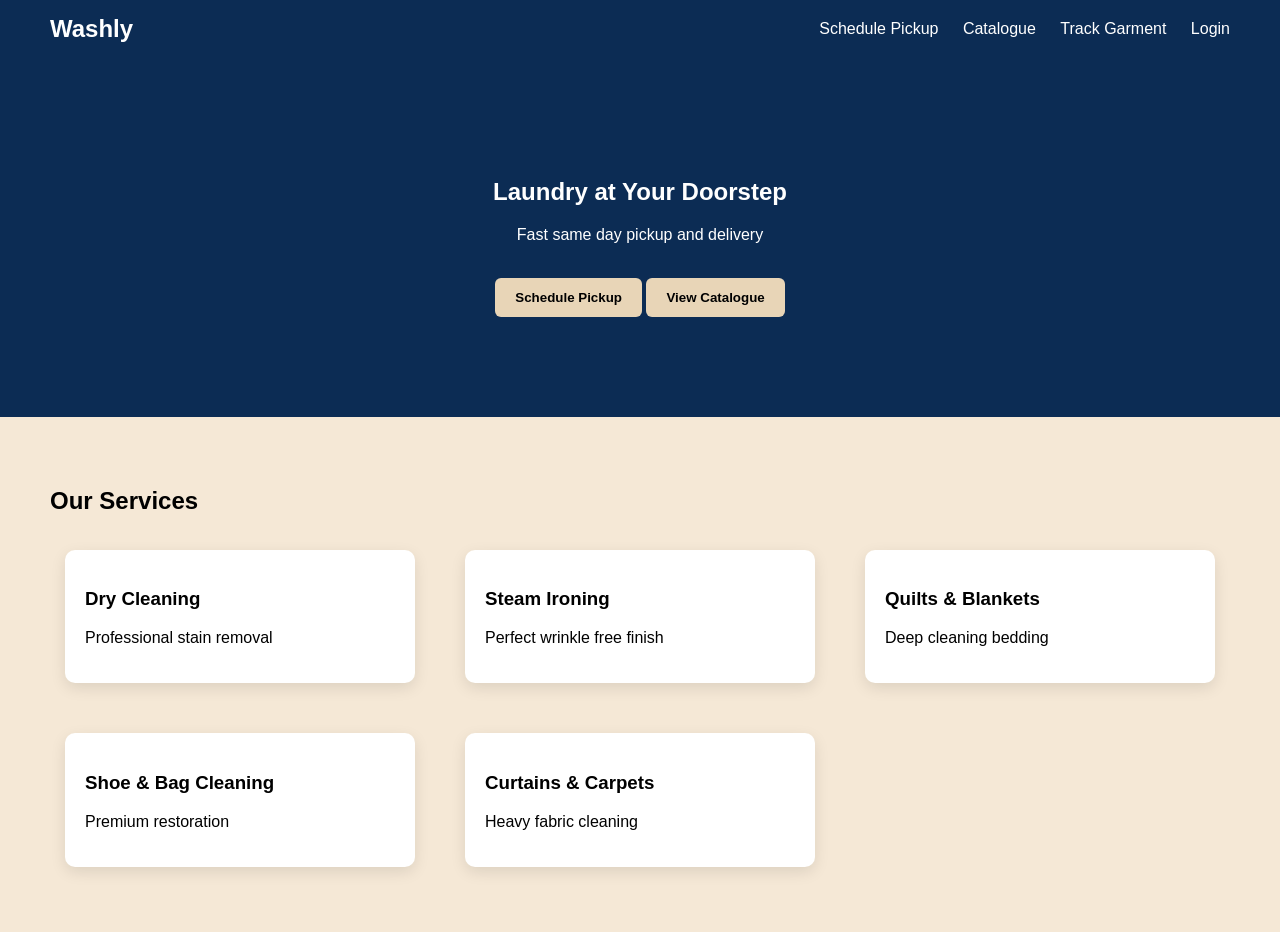
==== index.html @ 0cab760c "Add files via upload" ====
<!DOCTYPE html>
<html>
<head>

<title>Washly</title>
<link rel="stylesheet" href="style.css">

</head>

<body>

<nav>

<div class="logo">Washly</div>

<div>
<a href="schedule.html">Schedule Pickup</a>
<a href="catalogue.html">Catalogue</a>
<a href="dashboard.html">Track Garment</a>
<a href="login.html">Login</a>
</div>

</nav>


<section class="hero">

<h1>Laundry at Your Doorstep</h1>
<p>Fast same day pickup and delivery</p>

<br>

<button onclick="location.href='schedule.html'">
Schedule Pickup
</button>

<button onclick="location.href='catalogue.html'">
View Catalogue
</button>

</section>


<div class="container">

<h2>Our Services</h2>

<div class="grid">

<div class="card">
<h3>Dry Cleaning</h3>
<p>Professional stain removal</p>
</div>

<div class="card">
<h3>Steam Ironing</h3>
<p>Perfect wrinkle free finish</p>
</div>

<div class="card">
<h3>Quilts & Blankets</h3>
<p>Deep cleaning bedding</p>
</div>

<div class="card">
<h3>Shoe & Bag Cleaning</h3>
<p>Premium restoration</p>
</div>

<div class="card">
<h3>Curtains & Carpets</h3>
<p>Heavy fabric cleaning</p>
</div>

</div>

</div>

</body>
</html>
---- style.css ----
body{
font-family: Arial, sans-serif;
margin:0;
background:#f5e8d6;
}

nav{
background:#0c2c54;
color:white;
padding:15px 50px;
display:flex;
justify-content:space-between;
align-items:center;
}

nav a{
color:white;
margin-left:20px;
text-decoration:none;
font-weight:500;
}

.logo{
font-size:24px;
font-weight:bold;
}

.hero{
background:#0c2c54;
color:white;
padding:100px 40px;
text-align:center;
}

button{
background:#e8d5b7;
border:none;
padding:12px 20px;
border-radius:6px;
cursor:pointer;
font-weight:bold;
}

.container{
padding:50px;
}

.card{
background:white;
padding:20px;
margin:15px;
border-radius:10px;
box-shadow:0 5px 15px rgba(0,0,0,0.1);
}

.grid{
display:grid;
grid-template-columns:repeat(3,1fr);
gap:20px;
}

input{
padding:10px;
width:250px;
margin:10px 0;
}

.time-slot{
background:#0c2c54;
color:white;
padding:12px;
margin:10px;
display:inline-block;
border-radius:6px;
cursor:pointer;
}
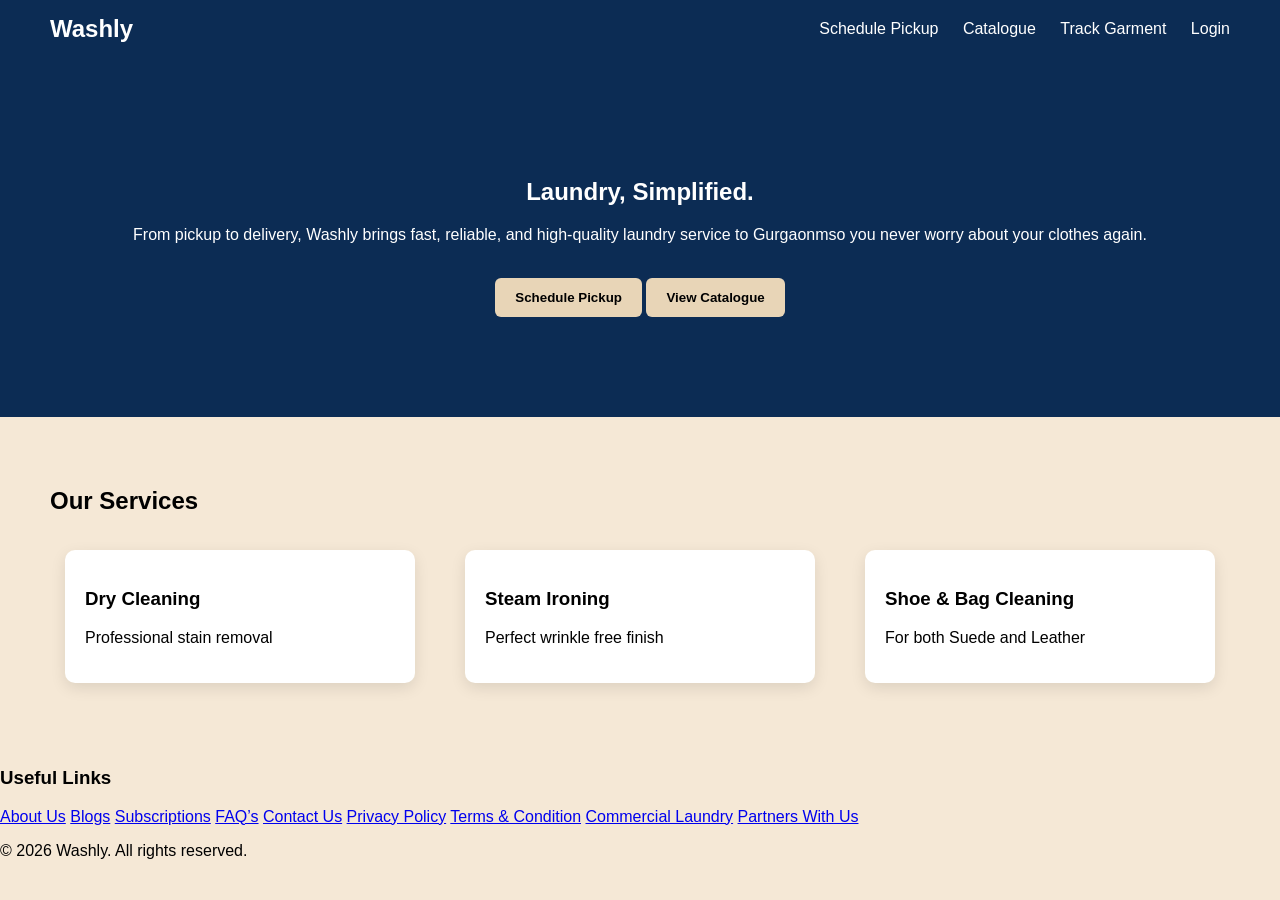
==== commit 8f9b3f4d: "Update index.html" ====
--- a/index.html
+++ b/index.html
@@ -10,7 +10,6 @@
 <body>
 
 <nav>
-
 <div class="logo">Washly</div>
 
 <div>
@@ -19,14 +18,17 @@
 <a href="dashboard.html">Track Garment</a>
 <a href="login.html">Login</a>
 </div>
-
 </nav>
 
 
+<!-- HERO -->
 <section class="hero">
 
-<h1>Laundry at Your Doorstep</h1>
-<p>Fast same day pickup and delivery</p>
+<h1>Laundry, Simplified.</h1>
+
+<p>
+From pickup to delivery, Washly brings fast, reliable, and high-quality laundry service to Gurgaonmso you never worry about your clothes again.
+</p>
 
 <br>
 
@@ -38,9 +40,14 @@
 View Catalogue
 </button>
 
+<!-- animated circles -->
+<div class="floating"></div>
+<div class="floating2"></div>
+
 </section>
 
 
+<!-- SERVICES -->
 <div class="container">
 
 <h2>Our Services</h2>
@@ -57,24 +64,37 @@
 <p>Perfect wrinkle free finish</p>
 </div>
 
-<div class="card">
-<h3>Quilts & Blankets</h3>
-<p>Deep cleaning bedding</p>
-</div>
 
 <div class="card">
 <h3>Shoe & Bag Cleaning</h3>
-<p>Premium restoration</p>
-</div>
-
-<div class="card">
-<h3>Curtains & Carpets</h3>
-<p>Heavy fabric cleaning</p>
+<p>For both Suede and Leather</p>
 </div>
 
 </div>
 
 </div>
 
+
+<!-- FOOTER -->
+<footer class="footer">
+
+<h3>Useful Links</h3>
+
+<div class="footer-links">
+<a href="#">About Us</a>
+<a href="#">Blogs</a>
+<a href="#">Subscriptions</a>
+<a href="#">FAQ’s</a>
+<a href="#">Contact Us</a>
+<a href="#">Privacy Policy</a>
+<a href="#">Terms & Condition</a>
+<a href="#">Commercial Laundry</a>
+<a href="#">Partners With Us</a>
+</div>
+
+<p class="copyright">© 2026 Washly. All rights reserved.</p>
+
+</footer>
+
 </body>
-</html>+</html>
--- a/style.css
+++ b/style.css
@@ -73,4 +73,76 @@
 display:inline-block;
 border-radius:6px;
 cursor:pointer;
-}+}
+
+/* MAIN LAYOUT */
+.main {
+  display: flex;
+  height: 90vh;
+}
+
+/* LEFT SIDE */
+.login-box {
+  width: 50%;
+  background: white;
+  display: flex;
+  flex-direction: column;
+  justify-content: center;
+  padding: 80px;
+}
+
+.login-box h2 {
+  font-size: 28px;
+  color: #1e3a8a;
+}
+
+.sub {
+  margin: 10px 0 30px;
+  color: #777;
+}
+
+/* FORM */
+form input {
+  width: 100%;
+  padding: 12px;
+  margin-bottom: 15px;
+  border: 1px solid #ddd;
+  border-radius: 6px;
+}
+
+form button {
+  width: 100%;
+  padding: 12px;
+  background: #1e3a8a; /* blue */
+  color: white;
+  border: none;
+  border-radius: 6px;
+  cursor: pointer;
+}
+
+form button:hover {
+  background: #16307a;
+}
+
+.signup {
+  margin-top: 15px;
+  font-size: 14px;
+}
+
+.signup span {
+  color: #1e3a8a;
+  cursor: pointer;
+}
+
+/* RIGHT SIDE */
+.visual {
+  width: 50%;
+  background: #eaddcf; /* beige tone */
+  display: flex;
+  align-items: center;
+  justify-content: center;
+}
+
+.visual img {
+  width: 60%;
+}
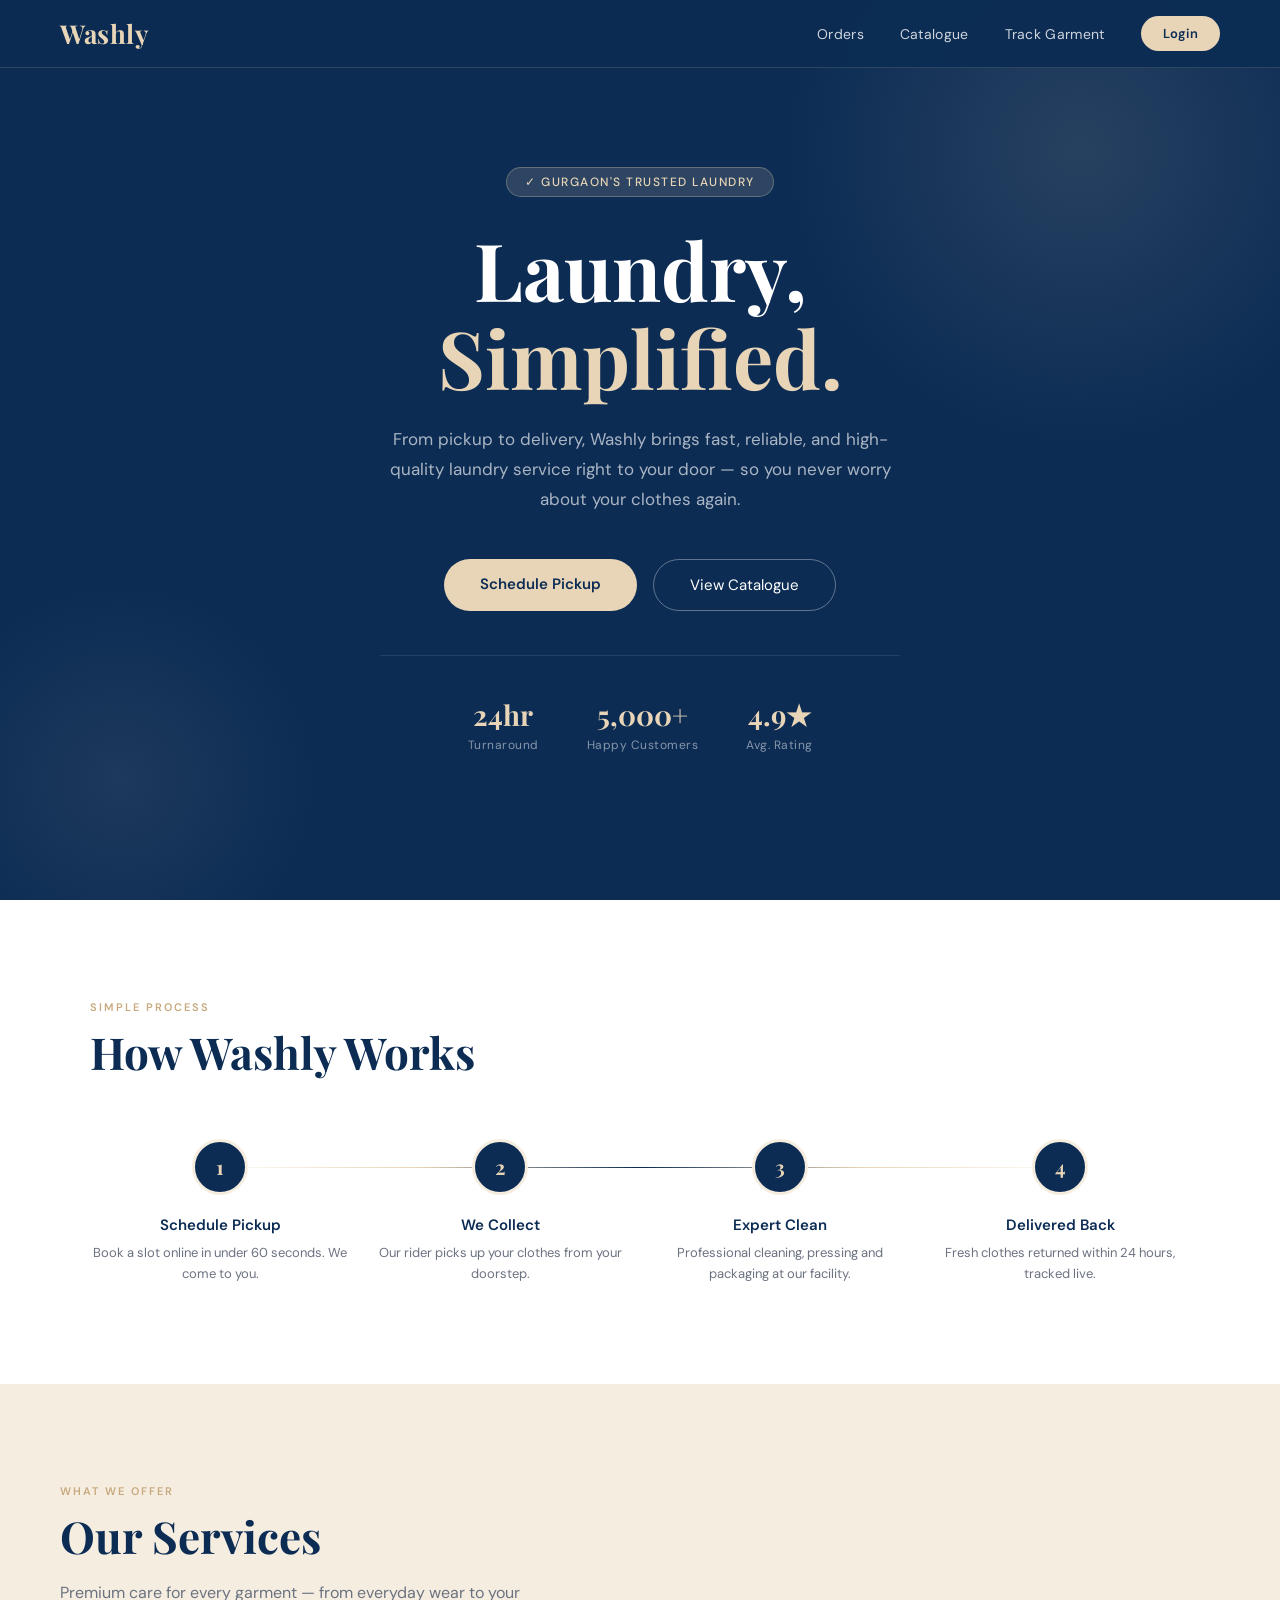
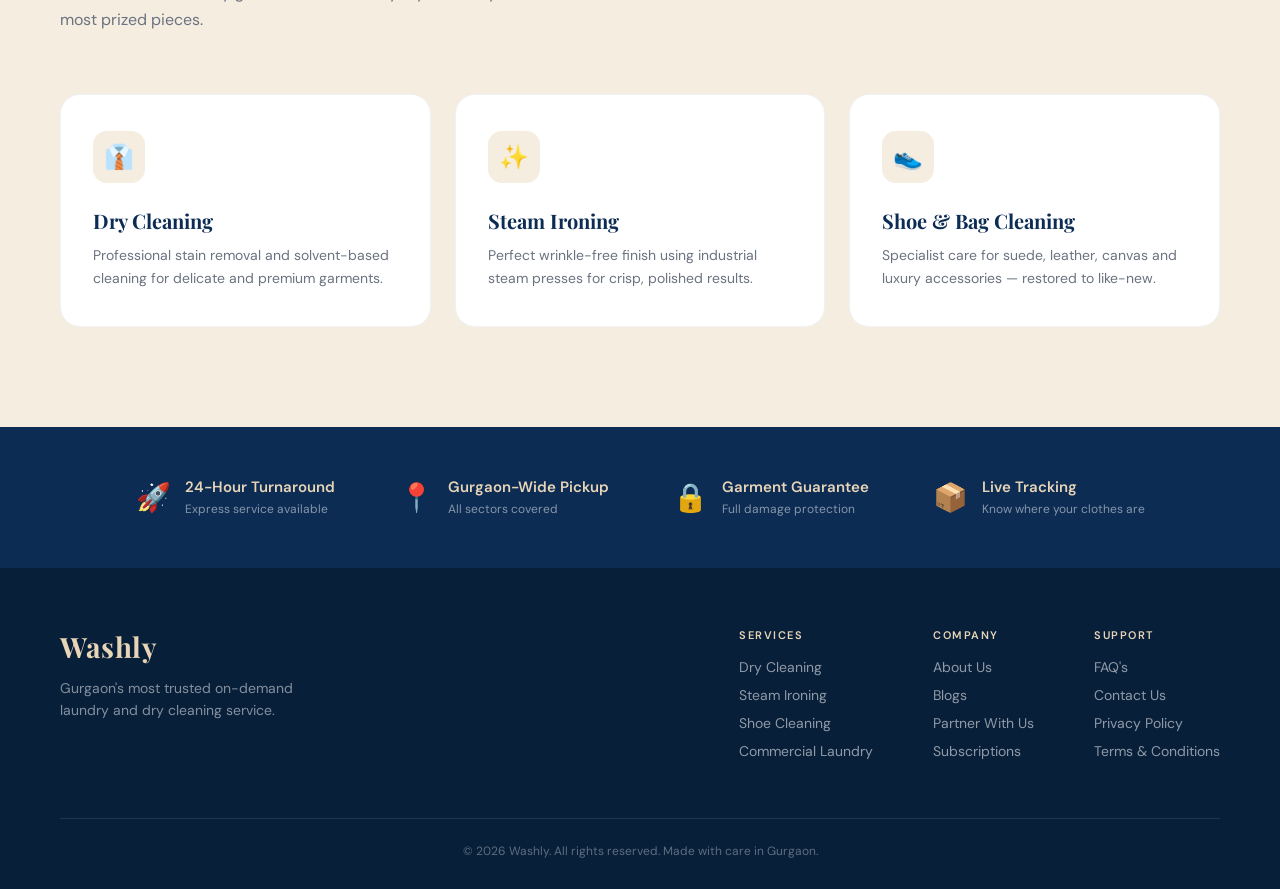
==== commit 6a222027: "Update index.html" ====
--- a/index.html
+++ b/index.html
@@ -1,99 +1,694 @@
 <!DOCTYPE html>
-<html>
+<html lang="en">
 <head>
-
-<title>Washly</title>
-<link rel="stylesheet" href="style.css">
-
+<meta charset="UTF-8">
+<meta name="viewport" content="width=device-width, initial-scale=1.0">
+<title>Washly — Laundry, Simplified.</title>
+<link rel="preconnect" href="https://fonts.googleapis.com">
+<link rel="preconnect" href="https://fonts.gstatic.com" crossorigin>
+<link href="https://fonts.googleapis.com/css2?family=Playfair+Display:wght@400;700&family=DM+Sans:wght@300;400;500;600&display=swap" rel="stylesheet">
+<style>
+  *, *::before, *::after { box-sizing: border-box; margin: 0; padding: 0; }
+
+  :root {
+    --navy: #0c2c54;
+    --navy-dark: #081f3a;
+    --navy-light: #1a4070;
+    --beige: #e8d5b7;
+    --beige-light: #f5ede0;
+    --beige-dark: #d4ba96;
+    --white: #ffffff;
+    --text-dark: #1a1a2e;
+    --text-muted: #6b7280;
+    --accent: #c8a97e;
+  }
+
+  html { scroll-behavior: smooth; }
+
+  body {
+    font-family: 'DM Sans', sans-serif;
+    background: var(--white);
+    color: var(--text-dark);
+    overflow-x: hidden;
+  }
+
+  /* ── NAV ── */
+  nav {
+    position: fixed;
+    top: 0; left: 0; right: 0;
+    z-index: 100;
+    background: rgba(12, 44, 84, 0.96);
+    backdrop-filter: blur(12px);
+    -webkit-backdrop-filter: blur(12px);
+    padding: 0 60px;
+    height: 68px;
+    display: flex;
+    align-items: center;
+    justify-content: space-between;
+    border-bottom: 1px solid rgba(232, 213, 183, 0.15);
+  }
+
+  .logo {
+    font-family: 'Playfair Display', serif;
+    font-size: 26px;
+    font-weight: 700;
+    color: var(--beige);
+    letter-spacing: 0.5px;
+  }
+
+  .nav-links {
+    display: flex;
+    align-items: center;
+    gap: 36px;
+  }
+
+  .nav-links a {
+    color: rgba(255,255,255,0.8);
+    text-decoration: none;
+    font-size: 14px;
+    font-weight: 400;
+    letter-spacing: 0.3px;
+    transition: color 0.2s;
+  }
+
+  .nav-links a:hover { color: var(--beige); }
+
+  .nav-cta {
+    background: var(--beige) !important;
+    color: var(--navy) !important;
+    padding: 9px 22px !important;
+    border-radius: 50px !important;
+    font-weight: 600 !important;
+    font-size: 13px !important;
+    transition: background 0.2s, transform 0.2s !important;
+  }
+
+  .nav-cta:hover {
+    background: var(--beige-dark) !important;
+    transform: translateY(-1px);
+  }
+
+  /* ── HERO ── */
+  .hero {
+    position: relative;
+    min-height: 100vh;
+    background: var(--navy);
+    display: flex;
+    align-items: center;
+    justify-content: center;
+    padding: 100px 60px 80px;
+    overflow: hidden;
+  }
+
+  .hero-bg-circle {
+    position: absolute;
+    border-radius: 50%;
+    pointer-events: none;
+  }
+
+  .hero-bg-circle.c1 {
+    width: 600px; height: 600px;
+    background: radial-gradient(circle, rgba(232,213,183,0.12) 0%, transparent 70%);
+    top: -150px; right: -100px;
+    animation: drift 12s ease-in-out infinite;
+  }
+
+  .hero-bg-circle.c2 {
+    width: 400px; height: 400px;
+    background: radial-gradient(circle, rgba(232,213,183,0.08) 0%, transparent 70%);
+    bottom: -80px; left: -80px;
+    animation: drift 16s ease-in-out infinite reverse;
+  }
+
+  @keyframes drift {
+    0%, 100% { transform: translate(0, 0); }
+    50% { transform: translate(20px, -20px); }
+  }
+
+  .hero-content {
+    position: relative;
+    text-align: center;
+    max-width: 700px;
+    z-index: 2;
+  }
+
+  .hero-badge {
+    display: inline-block;
+    background: rgba(232, 213, 183, 0.15);
+    border: 1px solid rgba(232, 213, 183, 0.3);
+    color: var(--beige);
+    font-size: 12px;
+    font-weight: 500;
+    letter-spacing: 1.5px;
+    text-transform: uppercase;
+    padding: 6px 18px;
+    border-radius: 50px;
+    margin-bottom: 28px;
+    animation: fadeUp 0.5s ease both;
+  }
+
+  .hero h1 {
+    font-family: 'Playfair Display', serif;
+    font-size: clamp(48px, 7vw, 80px);
+    font-weight: 700;
+    color: var(--white);
+    line-height: 1.1;
+    margin-bottom: 24px;
+    animation: fadeUp 0.6s 0.1s ease both;
+  }
+
+  .hero h1 span {
+    color: var(--beige);
+    display: block;
+  }
+
+  .hero p {
+    font-size: 17px;
+    color: rgba(255,255,255,0.65);
+    line-height: 1.75;
+    margin-bottom: 44px;
+    animation: fadeUp 0.6s 0.2s ease both;
+    max-width: 520px;
+    margin-left: auto;
+    margin-right: auto;
+  }
+
+  .hero-actions {
+    display: flex;
+    gap: 16px;
+    justify-content: center;
+    flex-wrap: wrap;
+    animation: fadeUp 0.6s 0.3s ease both;
+    margin-bottom: 44px;
+  }
+
+  .btn-primary {
+    background: var(--beige);
+    color: var(--navy);
+    border: none;
+    padding: 15px 36px;
+    border-radius: 50px;
+    font-family: 'DM Sans', sans-serif;
+    font-size: 15px;
+    font-weight: 600;
+    cursor: pointer;
+    transition: all 0.25s;
+    text-decoration: none;
+    display: inline-block;
+  }
+
+  .btn-primary:hover {
+    background: var(--beige-dark);
+    transform: translateY(-2px);
+    box-shadow: 0 12px 30px rgba(0,0,0,0.3);
+  }
+
+  .btn-secondary {
+    background: transparent;
+    color: var(--white);
+    border: 1.5px solid rgba(255,255,255,0.35);
+    padding: 15px 36px;
+    border-radius: 50px;
+    font-family: 'DM Sans', sans-serif;
+    font-size: 15px;
+    font-weight: 400;
+    cursor: pointer;
+    transition: all 0.25s;
+    text-decoration: none;
+    display: inline-block;
+  }
+
+  .btn-secondary:hover {
+    border-color: var(--beige);
+    color: var(--beige);
+    transform: translateY(-2px);
+  }
+
+  .hero-stats {
+    display: flex;
+    justify-content: center;
+    gap: 48px;
+    animation: fadeUp 0.6s 0.4s ease both;
+    border-top: 1px solid rgba(255,255,255,0.1);
+    padding-top: 40px;
+  }
+
+  .stat {
+    text-align: center;
+  }
+
+  .stat-number {
+    font-family: 'Playfair Display', serif;
+    font-size: 28px;
+    font-weight: 700;
+    color: var(--beige);
+    display: block;
+  }
+
+  .stat-label {
+    font-size: 12px;
+    color: rgba(255,255,255,0.5);
+    letter-spacing: 0.5px;
+    margin-top: 4px;
+    display: block;
+  }
+
+  @keyframes fadeUp {
+    from { opacity: 0; transform: translateY(24px); }
+    to   { opacity: 1; transform: translateY(0); }
+  }
+
+  /* ── SERVICES ── */
+  .services {
+    padding: 100px 60px;
+    background: var(--beige-light);
+  }
+
+  .section-label {
+    font-size: 11px;
+    font-weight: 600;
+    letter-spacing: 2px;
+    text-transform: uppercase;
+    color: var(--accent);
+    margin-bottom: 12px;
+  }
+
+  .section-title {
+    font-family: 'Playfair Display', serif;
+    font-size: clamp(30px, 4vw, 44px);
+    font-weight: 700;
+    color: var(--navy);
+    margin-bottom: 16px;
+    line-height: 1.2;
+  }
+
+  .section-sub {
+    color: var(--text-muted);
+    font-size: 16px;
+    max-width: 480px;
+    line-height: 1.7;
+    margin-bottom: 60px;
+  }
+
+  .services-grid {
+    display: grid;
+    grid-template-columns: repeat(3, 1fr);
+    gap: 24px;
+  }
+
+  .service-card {
+    background: var(--white);
+    border-radius: 20px;
+    padding: 36px 32px;
+    transition: all 0.3s;
+    border: 1px solid rgba(12,44,84,0.06);
+    position: relative;
+    overflow: hidden;
+  }
+
+  .service-card::before {
+    content: '';
+    position: absolute;
+    bottom: 0; left: 0; right: 0;
+    height: 3px;
+    background: linear-gradient(90deg, var(--navy), var(--beige));
+    opacity: 0;
+    transition: opacity 0.3s;
+  }
+
+  .service-card:hover {
+    transform: translateY(-6px);
+    box-shadow: 0 20px 50px rgba(12,44,84,0.12);
+  }
+
+  .service-card:hover::before { opacity: 1; }
+
+  .service-icon {
+    width: 52px;
+    height: 52px;
+    background: var(--beige-light);
+    border-radius: 14px;
+    display: flex;
+    align-items: center;
+    justify-content: center;
+    font-size: 24px;
+    margin-bottom: 24px;
+  }
+
+  .service-card h3 {
+    font-family: 'Playfair Display', serif;
+    font-size: 20px;
+    font-weight: 700;
+    color: var(--navy);
+    margin-bottom: 10px;
+  }
+
+  .service-card p {
+    font-size: 14px;
+    color: var(--text-muted);
+    line-height: 1.65;
+  }
+
+  /* ── HOW IT WORKS ── */
+  .how-it-works {
+    padding: 100px 60px;
+    background: var(--white);
+  }
+
+  .hiw-inner {
+    max-width: 1100px;
+    margin: auto;
+  }
+
+  .hiw-steps {
+    display: grid;
+    grid-template-columns: repeat(4, 1fr);
+    gap: 20px;
+    margin-top: 60px;
+    position: relative;
+  }
+
+  .hiw-steps::before {
+    content: '';
+    position: absolute;
+    top: 28px;
+    left: 10%;
+    right: 10%;
+    height: 1px;
+    background: linear-gradient(90deg, transparent, var(--beige), var(--navy), var(--beige), transparent);
+    z-index: 0;
+  }
+
+  .step {
+    text-align: center;
+    position: relative;
+    z-index: 1;
+  }
+
+  .step-num {
+    width: 56px;
+    height: 56px;
+    border-radius: 50%;
+    background: var(--navy);
+    color: var(--beige);
+    font-family: 'Playfair Display', serif;
+    font-size: 20px;
+    font-weight: 700;
+    display: flex;
+    align-items: center;
+    justify-content: center;
+    margin: 0 auto 20px;
+    border: 3px solid var(--beige-light);
+  }
+
+  .step h4 {
+    font-weight: 600;
+    font-size: 15px;
+    color: var(--navy);
+    margin-bottom: 8px;
+  }
+
+  .step p {
+    font-size: 13px;
+    color: var(--text-muted);
+    line-height: 1.6;
+  }
+
+  /* ── TRUST STRIP ── */
+  .trust-strip {
+    background: var(--navy);
+    padding: 50px 60px;
+    display: flex;
+    align-items: center;
+    justify-content: center;
+    gap: 64px;
+    flex-wrap: wrap;
+  }
+
+  .trust-item {
+    display: flex;
+    align-items: center;
+    gap: 14px;
+  }
+
+  .trust-icon {
+    font-size: 28px;
+  }
+
+  .trust-text strong {
+    color: var(--beige);
+    font-size: 15px;
+    font-weight: 600;
+    display: block;
+  }
+
+  .trust-text span {
+    color: rgba(255,255,255,0.5);
+    font-size: 12px;
+  }
+
+  /* ── FOOTER ── */
+  footer {
+    background: var(--navy-dark);
+    color: white;
+    padding: 60px 60px 30px;
+  }
+
+  .footer-top {
+    display: flex;
+    justify-content: space-between;
+    align-items: flex-start;
+    margin-bottom: 48px;
+    flex-wrap: wrap;
+    gap: 40px;
+  }
+
+  .footer-brand .logo {
+    font-size: 28px;
+    margin-bottom: 12px;
+    display: block;
+  }
+
+  .footer-brand p {
+    font-size: 14px;
+    color: rgba(255,255,255,0.5);
+    max-width: 240px;
+    line-height: 1.6;
+  }
+
+  .footer-links-grid {
+    display: flex;
+    gap: 60px;
+    flex-wrap: wrap;
+  }
+
+  .footer-col h4 {
+    font-size: 11px;
+    font-weight: 600;
+    letter-spacing: 1.5px;
+    text-transform: uppercase;
+    color: var(--beige);
+    margin-bottom: 16px;
+  }
+
+  .footer-col a {
+    display: block;
+    color: rgba(255,255,255,0.55);
+    text-decoration: none;
+    font-size: 14px;
+    margin-bottom: 10px;
+    transition: color 0.2s;
+  }
+
+  .footer-col a:hover { color: var(--beige); }
+
+  .footer-bottom {
+    border-top: 1px solid rgba(255,255,255,0.1);
+    padding-top: 24px;
+    text-align: center;
+    font-size: 12px;
+    color: rgba(255,255,255,0.35);
+  }
+
+  /* ── RESPONSIVE ── */
+  @media (max-width: 900px) {
+    nav { padding: 0 24px; }
+    .hero { padding: 100px 24px 60px; }
+    .hero-stats { gap: 28px; }
+    .services { padding: 70px 24px; }
+    .services-grid { grid-template-columns: 1fr; }
+    .how-it-works { padding: 70px 24px; }
+    .hiw-steps { grid-template-columns: repeat(2, 1fr); }
+    .hiw-steps::before { display: none; }
+    .trust-strip { padding: 40px 24px; gap: 36px; }
+    footer { padding: 50px 24px 24px; }
+    .footer-top { flex-direction: column; }
+    .footer-links-grid { gap: 36px; }
+  }
+</style>
 </head>
-
 <body>
 
+<!-- NAV -->
 <nav>
-<div class="logo">Washly</div>
-
-<div>
-<a href="schedule.html">Schedule Pickup</a>
-<a href="catalogue.html">Catalogue</a>
-<a href="dashboard.html">Track Garment</a>
-<a href="login.html">Login</a>
-</div>
+  <div class="logo">Washly</div>
+  <div class="nav-links">
+    <a href="orders.html">Orders</a>
+    <a href="catalogue.html">Catalogue</a>
+    <a href="dashboard.html">Track Garment</a>
+    <a href="login.html" class="nav-cta">Login</a>
+  </div>
 </nav>
-
 
 <!-- HERO -->
 <section class="hero">
-
-<h1>Laundry, Simplified.</h1>
-
-<p>
-From pickup to delivery, Washly brings fast, reliable, and high-quality laundry service to Gurgaonmso you never worry about your clothes again.
-</p>
-
-<br>
-
-<button onclick="location.href='schedule.html'">
-Schedule Pickup
-</button>
-
-<button onclick="location.href='catalogue.html'">
-View Catalogue
-</button>
-
-<!-- animated circles -->
-<div class="floating"></div>
-<div class="floating2"></div>
-
+  <div class="hero-bg-circle c1"></div>
+  <div class="hero-bg-circle c2"></div>
+  <div class="hero-content">
+    <div class="hero-badge">&#10003; Gurgaon's Trusted Laundry</div>
+    <h1>Laundry,<span>Simplified.</span></h1>
+    <p>From pickup to delivery, Washly brings fast, reliable, and high-quality laundry service right to your door — so you never worry about your clothes again.</p>
+    <div class="hero-actions">
+      <a href="schedule.html" class="btn-primary">Schedule Pickup</a>
+      <a href="catalogue.html" class="btn-secondary">View Catalogue</a>
+    </div>
+    <div class="hero-stats">
+      <div class="stat">
+        <span class="stat-number">24hr</span>
+        <span class="stat-label">Turnaround</span>
+      </div>
+      <div class="stat">
+        <span class="stat-number">5,000+</span>
+        <span class="stat-label">Happy Customers</span>
+      </div>
+      <div class="stat">
+        <span class="stat-number">4.9★</span>
+        <span class="stat-label">Avg. Rating</span>
+      </div>
+    </div>
+  </div>
 </section>
 
+<!-- HOW IT WORKS -->
+<section class="how-it-works">
+  <div class="hiw-inner">
+    <div class="section-label">Simple Process</div>
+    <div class="section-title">How Washly Works</div>
+    <div class="hiw-steps">
+      <div class="step">
+        <div class="step-num">1</div>
+        <h4>Schedule Pickup</h4>
+        <p>Book a slot online in under 60 seconds. We come to you.</p>
+      </div>
+      <div class="step">
+        <div class="step-num">2</div>
+        <h4>We Collect</h4>
+        <p>Our rider picks up your clothes from your doorstep.</p>
+      </div>
+      <div class="step">
+        <div class="step-num">3</div>
+        <h4>Expert Clean</h4>
+        <p>Professional cleaning, pressing and packaging at our facility.</p>
+      </div>
+      <div class="step">
+        <div class="step-num">4</div>
+        <h4>Delivered Back</h4>
+        <p>Fresh clothes returned within 24 hours, tracked live.</p>
+      </div>
+    </div>
+  </div>
+</section>
 
 <!-- SERVICES -->
-<div class="container">
-
-<h2>Our Services</h2>
-
-<div class="grid">
-
-<div class="card">
-<h3>Dry Cleaning</h3>
-<p>Professional stain removal</p>
+<section class="services">
+  <div class="section-label">What We Offer</div>
+  <div class="section-title">Our Services</div>
+  <p class="section-sub">Premium care for every garment — from everyday wear to your most prized pieces.</p>
+  <div class="services-grid">
+    <div class="service-card">
+      <div class="service-icon">👔</div>
+      <h3>Dry Cleaning</h3>
+      <p>Professional stain removal and solvent-based cleaning for delicate and premium garments.</p>
+    </div>
+    <div class="service-card">
+      <div class="service-icon">✨</div>
+      <h3>Steam Ironing</h3>
+      <p>Perfect wrinkle-free finish using industrial steam presses for crisp, polished results.</p>
+    </div>
+    <div class="service-card">
+      <div class="service-icon">👟</div>
+      <h3>Shoe &amp; Bag Cleaning</h3>
+      <p>Specialist care for suede, leather, canvas and luxury accessories — restored to like-new.</p>
+    </div>
+  </div>
+</section>
+
+<!-- TRUST STRIP -->
+<div class="trust-strip">
+  <div class="trust-item">
+    <span class="trust-icon">🚀</span>
+    <div class="trust-text">
+      <strong>24-Hour Turnaround</strong>
+      <span>Express service available</span>
+    </div>
+  </div>
+  <div class="trust-item">
+    <span class="trust-icon">📍</span>
+    <div class="trust-text">
+      <strong>Gurgaon-Wide Pickup</strong>
+      <span>All sectors covered</span>
+    </div>
+  </div>
+  <div class="trust-item">
+    <span class="trust-icon">🔒</span>
+    <div class="trust-text">
+      <strong>Garment Guarantee</strong>
+      <span>Full damage protection</span>
+    </div>
+  </div>
+  <div class="trust-item">
+    <span class="trust-icon">📦</span>
+    <div class="trust-text">
+      <strong>Live Tracking</strong>
+      <span>Know where your clothes are</span>
+    </div>
+  </div>
 </div>
 
-<div class="card">
-<h3>Steam Ironing</h3>
-<p>Perfect wrinkle free finish</p>
-</div>
-
-
-<div class="card">
-<h3>Shoe & Bag Cleaning</h3>
-<p>For both Suede and Leather</p>
-</div>
-
-</div>
-
-</div>
-
-
 <!-- FOOTER -->
-<footer class="footer">
-
-<h3>Useful Links</h3>
-
-<div class="footer-links">
-<a href="#">About Us</a>
-<a href="#">Blogs</a>
-<a href="#">Subscriptions</a>
-<a href="#">FAQ’s</a>
-<a href="#">Contact Us</a>
-<a href="#">Privacy Policy</a>
-<a href="#">Terms & Condition</a>
-<a href="#">Commercial Laundry</a>
-<a href="#">Partners With Us</a>
-</div>
-
-<p class="copyright">© 2026 Washly. All rights reserved.</p>
-
+<footer>
+  <div class="footer-top">
+    <div class="footer-brand">
+      <span class="logo">Washly</span>
+      <p>Gurgaon's most trusted on-demand laundry and dry cleaning service.</p>
+    </div>
+    <div class="footer-links-grid">
+      <div class="footer-col">
+        <h4>Services</h4>
+        <a href="catalogue.html">Dry Cleaning</a>
+        <a href="catalogue.html">Steam Ironing</a>
+        <a href="catalogue.html">Shoe Cleaning</a>
+        <a href="#">Commercial Laundry</a>
+      </div>
+      <div class="footer-col">
+        <h4>Company</h4>
+        <a href="aboutus.html">About Us</a>
+        <a href="#">Blogs</a>
+        <a href="#">Partner With Us</a>
+        <a href="#">Subscriptions</a>
+      </div>
+      <div class="footer-col">
+        <h4>Support</h4>
+        <a href="#">FAQ's</a>
+        <a href="#">Contact Us</a>
+        <a href="#">Privacy Policy</a>
+        <a href="#">Terms &amp; Conditions</a>
+      </div>
+    </div>
+  </div>
+  <div class="footer-bottom">
+    &copy; 2026 Washly. All rights reserved. Made with care in Gurgaon.
+  </div>
 </footer>
 
 </body>
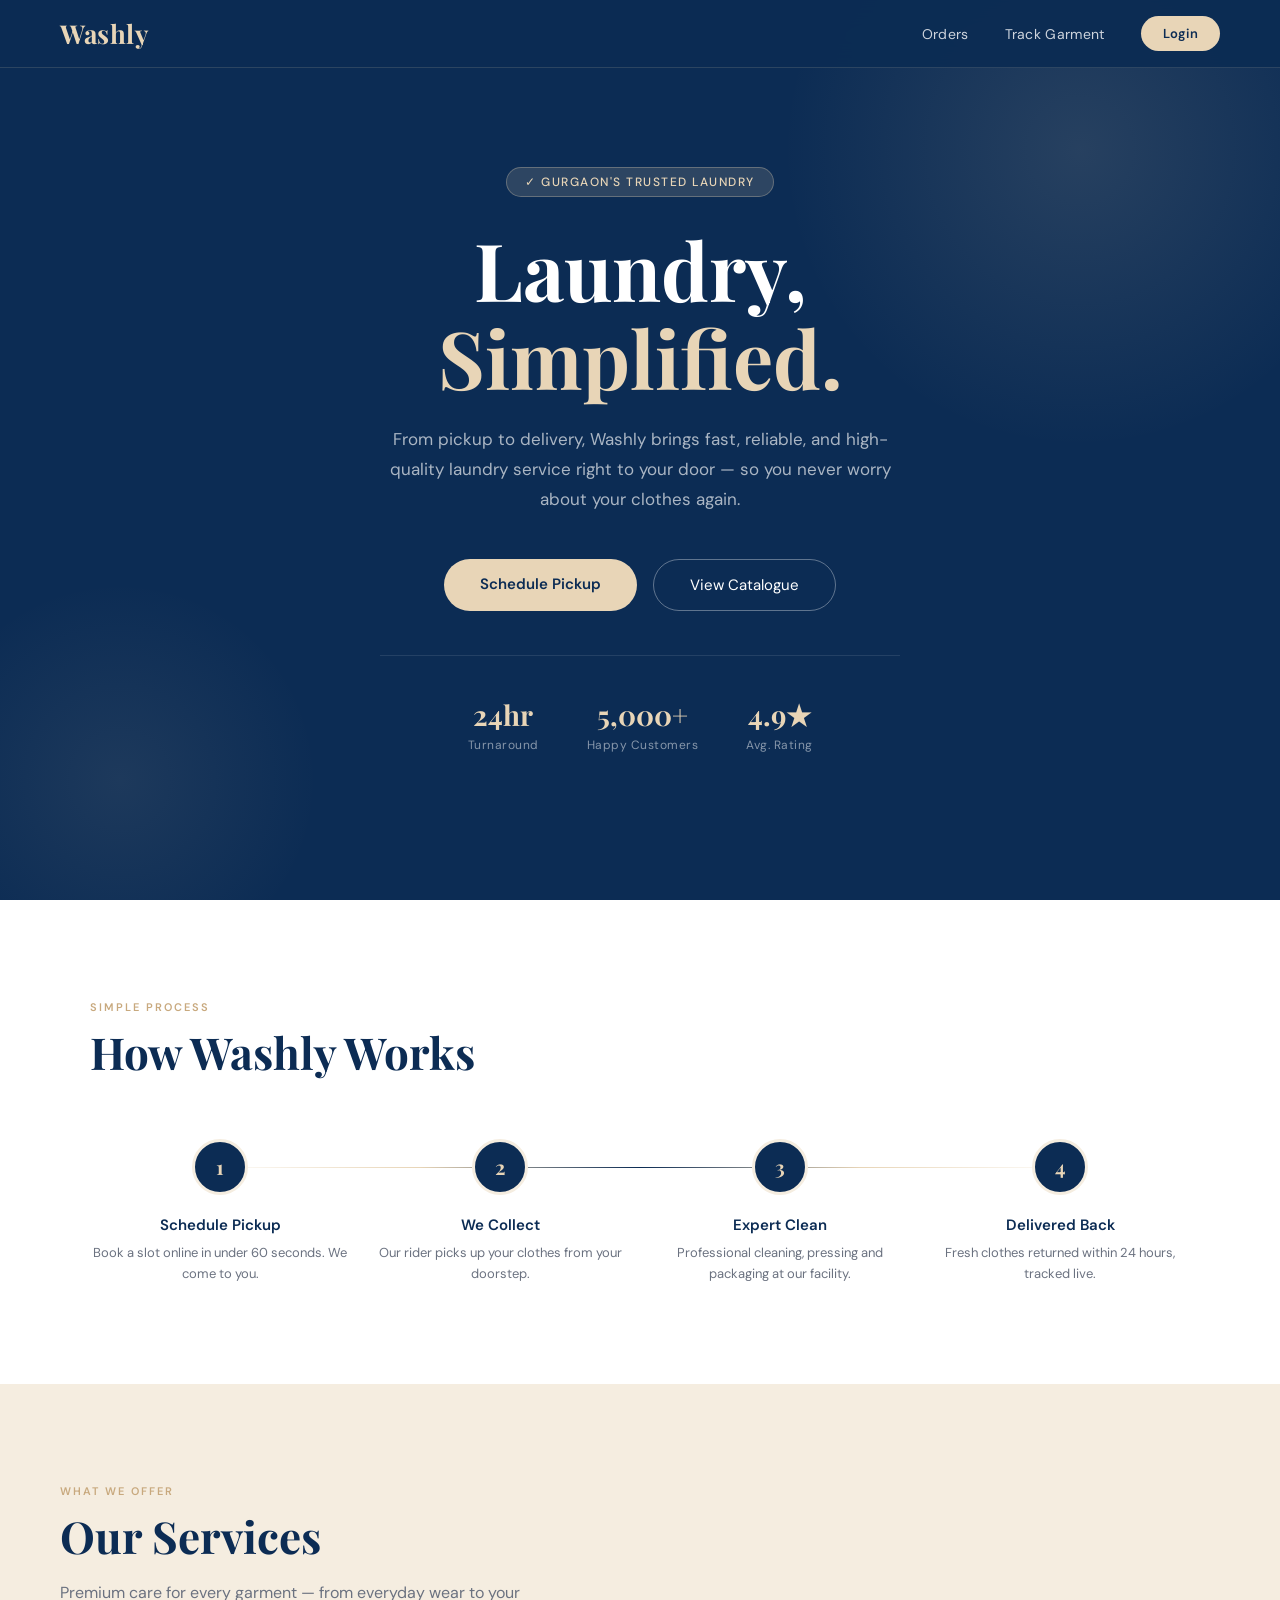
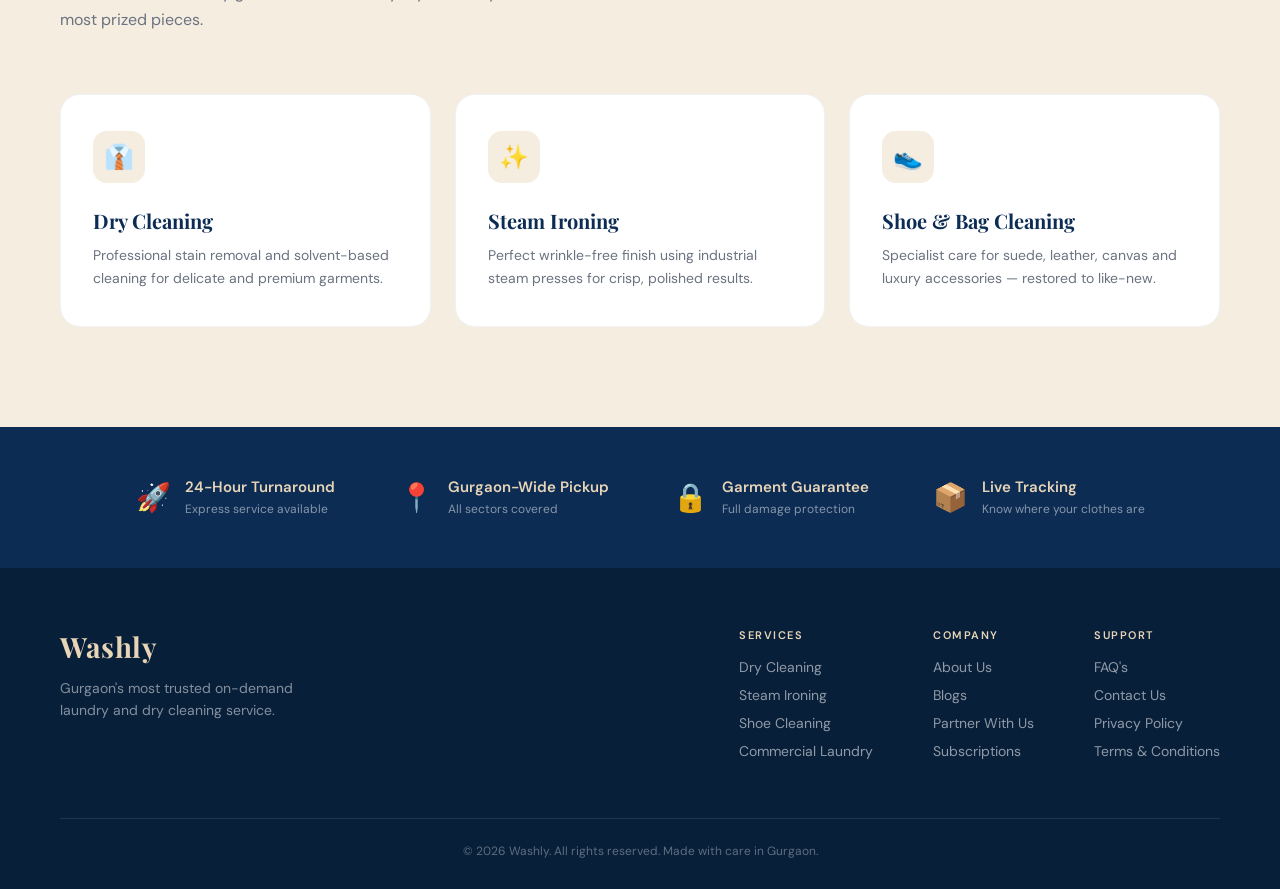
==== commit b6af84fe: "Update index.html" ====
--- a/index.html
+++ b/index.html
@@ -534,7 +534,6 @@
   <div class="logo">Washly</div>
   <div class="nav-links">
     <a href="orders.html">Orders</a>
-    <a href="catalogue.html">Catalogue</a>
     <a href="dashboard.html">Track Garment</a>
     <a href="login.html" class="nav-cta">Login</a>
   </div>
@@ -680,7 +679,7 @@
       <div class="footer-col">
         <h4>Support</h4>
         <a href="#">FAQ's</a>
-        <a href="#">Contact Us</a>
+        <a href="contact.html">Contact Us</a>
         <a href="#">Privacy Policy</a>
         <a href="#">Terms &amp; Conditions</a>
       </div>
